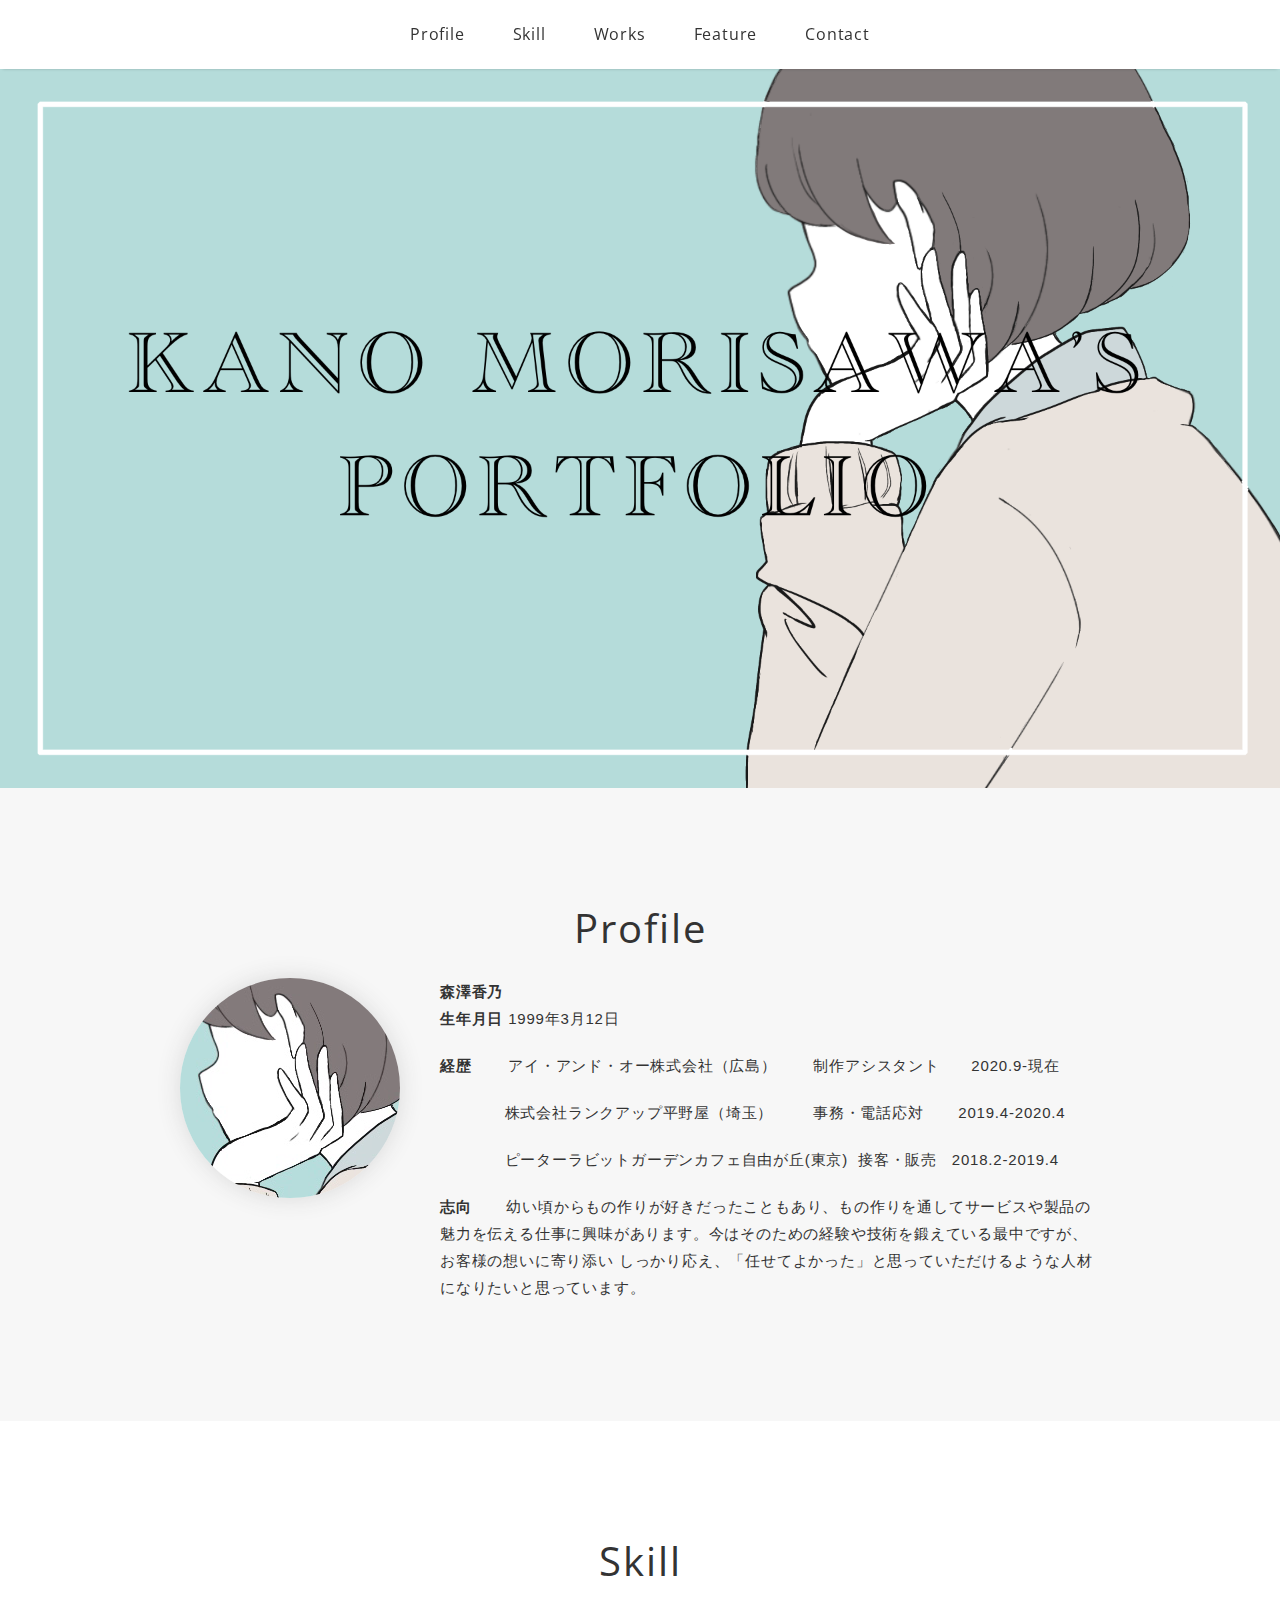
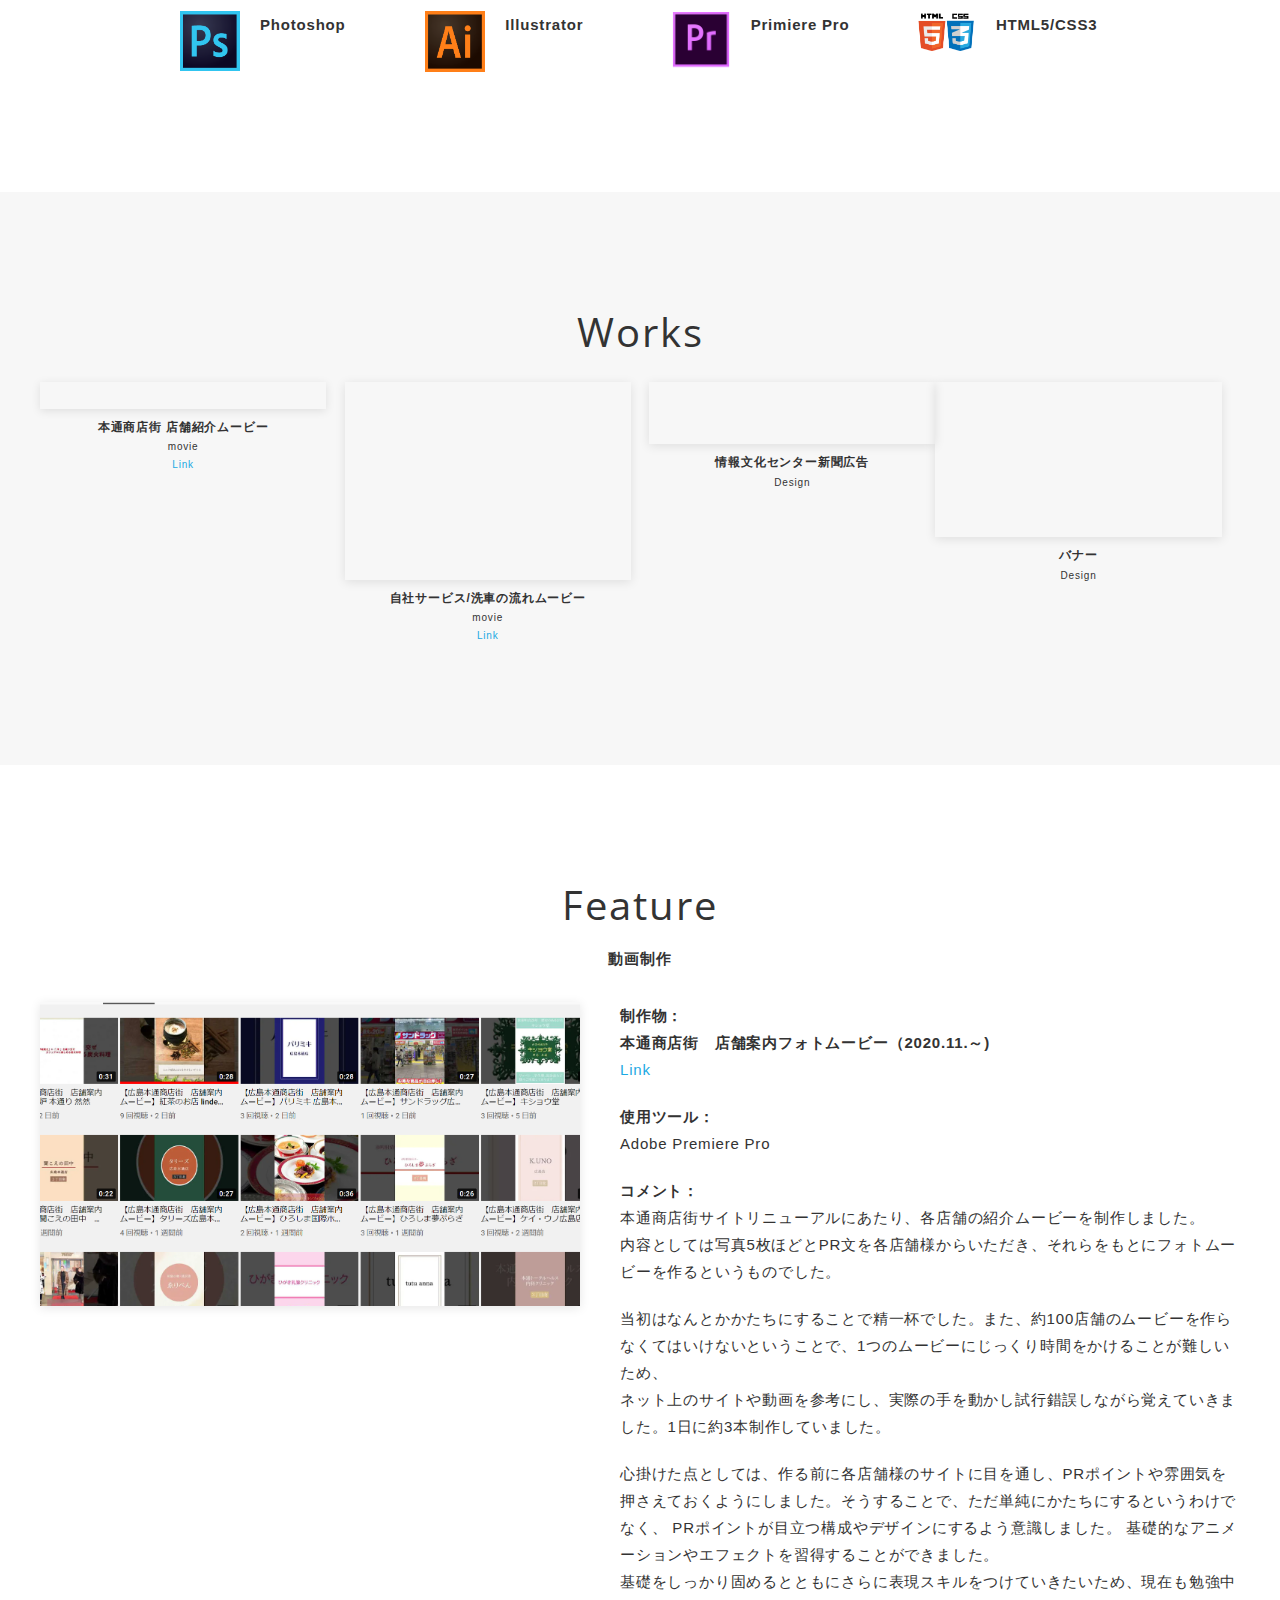
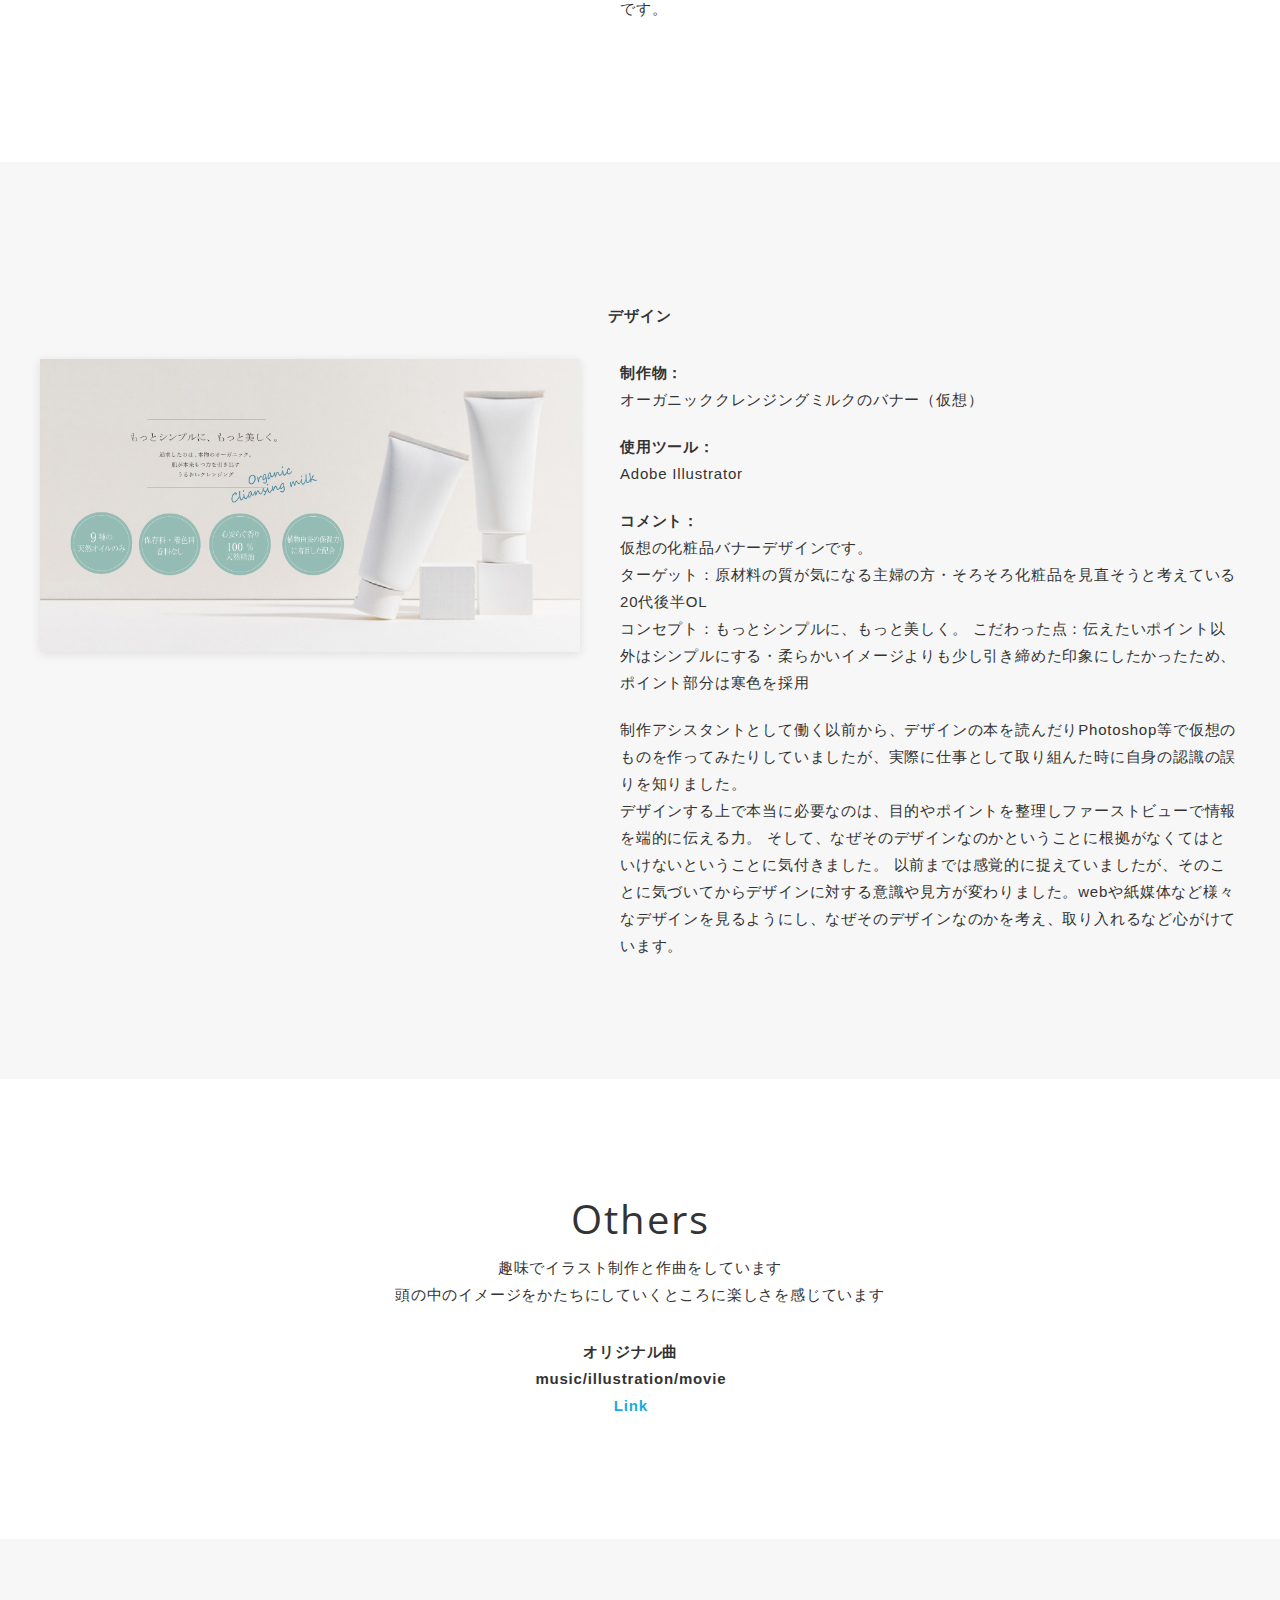
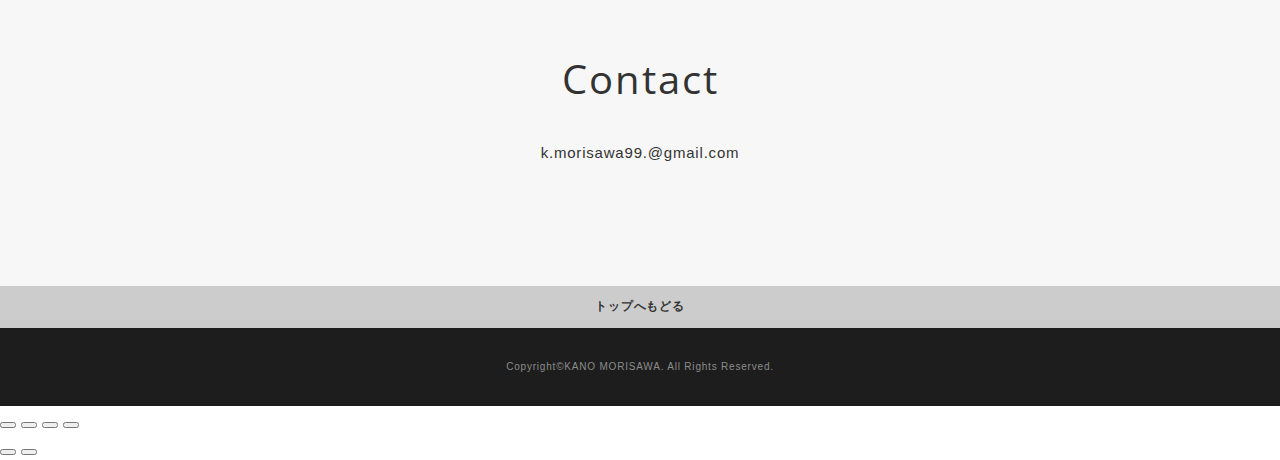
==== index.html @ 51efd166 "Update index.html" ====
<html>
<head>
  <meta charset="utf-8">
  <meta name="viewport" content="width=device-width,initial-scale=1.0,user-scalable=no">
  <meta property='og:type' content='website'>
  <meta property='og:title' content=''>
  <meta property='og:url' content='URLが入る'>
  <meta property="og:image" content="img/ogp.png">
  <meta name="description" content="KANO　MORISAWAのポートフォリオサイトです" />
  <title>KANO MORISAWA'S PORTFOLIO</title>
  <link href="https://fonts.googleapis.com/css?family=Open+Sans:700" rel="stylesheet">
  <link href="reset.css" media="all" rel="stylesheet" type="text/css" />
  <link href="css/photoswipe/photoswipe.css" media="all" rel="stylesheet" type="text/css" />
  <link href="css/photoswipe/default-skin/default-skin.css" media="all" rel="stylesheet" type="text/css" />
  <link href="main.css" media="all" rel="stylesheet" type="text/css" />
  <link rel="shortcut icon" href="img/favicon.ico" />
  <link rel=”canonical” href=”URLが入る” />
</head>

<body>
  <div class="wrapper">

    <!-- .gnav -->
    <nav class="gnav" class="fixed">
      <ul class="gnav-list">
        <li class="gnav-item"><a class="gnav-link" href="#about-section">Profile</a></li>
        <li class="gnav-item"><a class="gnav-link" href="#skill-section">Skill</a></li>
        <li class="gnav-item"><a class="gnav-link" href="#works-section">Works</a></li>
        <li class="gnav-item"><a class="gnav-link" href="#feature-section">Feature</a></li>
        <li class="gnav-item"><a class="gnav-link" href="#contact-section">Contact</a></li>
      </ul>
    </nav>
    <!-- /.gnav -->

    <!-- .header -->
    <header class="header">
 <img src="img/top.png"　height=" ">
    </header>
    <!-- /.header -->

    <main class="content">
      <!-- .about-section -->
      <section class="about-section section" id="about-section">
        <div class="inner">
          <div class="section-heading">
            <h2 class="heading-primary">Profile</h2>
          </div>
          <div class="section-lead">
            <p>
            </p>
          </div>
          <div class="section-body about">
            <div class="about-item">
              <div class="about-image-wrapper">
                <img class="about-image lazyload fadein" src="img/profile.png" alt="profile">
              </div>
              <div class="about-body">
                <h2>森澤香乃</h2>
                <p><b>生年月日</b> 1999年3月12日</p>
                <p><b>経歴</b>  　　アイ・アンド・オー株式会社（広島）   　　制作アシスタント　　2020.9-現在</p>
                <p>&nbsp;&nbsp;&nbsp;&nbsp;&nbsp;&nbsp;&nbsp;&nbsp;&nbsp;&nbsp;&nbsp;&nbsp;&nbsp;株式会社ランクアップ平野屋（埼玉） &nbsp;&nbsp;&nbsp;&nbsp;&nbsp;&nbsp;&nbsp;事務・電話応対 &nbsp;&nbsp;&nbsp;&nbsp;&nbsp; 2019.4-2020.4</p>
                <p>&nbsp;&nbsp;&nbsp;&nbsp;&nbsp;&nbsp;&nbsp;&nbsp;&nbsp;&nbsp;&nbsp;&nbsp;&nbsp;ピーターラビットガーデンカフェ自由が丘(東京)&nbsp;&nbsp;接客・販売&nbsp;&nbsp; 2018.2-2019.4</p>
                <p><b>志向</b>&nbsp;&nbsp;&nbsp;&nbsp;&nbsp;&nbsp;&nbsp;幼い頃からもの作りが好きだったこともあり、もの作りを通してサービスや製品の魅力を伝える仕事に興味があります。今はそのための経験や技術を鍛えている最中ですが、お客様の想いに寄り添い
                しっかり応え、「任せてよかった」と思っていただけるような人材になりたいと思っています。</p>
              </div>
            </div>
          </div>
        </div>
      </section>
      <!-- /.about-section -->

      <!-- .skill-section -->
      <section class="skill-section section" id="skill-section">
        <div class="inner">
          <div class="section-heading">
            <h2 class="heading-primary">Skill</h2>
          </div>
          <div class="section-lead">
          </div>
          <div class="section-body skill">
            <div class="skill-list">
              <div class="skill-item">
                <div class="skill-image-wrapper">
                  <img class="skill-image" src="img/photoshop.png" alt="">
                </div>
                <div class="skill-body">
                  <h3 class="skill-title">Photoshop</h3>
                  <div class="skill-rating rating">
                    
                  </div>
                </div>
              </div>
              <div class="skill-item">
                <div class="skill-image-wrapper">
                  <img class="skill-image" src="img/Illustrator.png" alt="">
                </div>
                <div class="skill-body">
                  <h3 class="skill-title">Illustrator</h3>
                  <div class="skill-rating rating">
                    </div>
                </div>
              </div>
              <div class="skill-item">
                <div class="skill-image-wrapper">
                  <img class="skill-image" src="img/Pr.png" alt="">
                </div>
                <div class="skill-body">
                  <h3 class="skill-title">Primiere Pro</h3>
                  <div class="skill-rating rating">
                  </div>
                </div>
              </div>
              <div class="skill-item">
                <div class="skill-image-wrapper">
                  <img class="skill-image" src="img/html5css3.png" alt="">
                </div>
                <div class="skill-body">
                  <h3 class="skill-title">HTML5/CSS3</h3>
                  <div class="skill-rating rating">
                  </div>
                </div>
              </div>
      
          </div>
        </div>
      </section>
      <!-- /.skill-section -->

       <!-- .works-section -->
      <section class="works-section section" id="works-section">
        <div class="inner">
          <div class="section-heading">
            <h2 class="heading-primary">Works</h2>
          </div>
          <div class="section-lead">
          </div>
          <div class="section-body works">
            <div class="works-list js-my-gallery">
              <figure class="works-item">
                <a href="img/works1.png" data-size="960x1020" class="works-image-wrapper works-link hover-action">
                  <img class="works-image lazyload fadein" src="https://github.com/morisawa25/portfolio/img/works1.png" 
                    alt="works1 " />
                </a>
                <figcaption class="works-body">
                  <div class="works-title">本通商店街 店舗紹介ムービー</div>
                  <div class="works-text">movie</div>
                  <div class="works-url"><a class="works-url-link" href="https://youtu.be/_JQKuMZcMyw" target="_blank">Link</a>
                  </div>
                </figcaption>
              </figure>
              <figure class="works-item">
                <a href="img/works2.png" data-size="960x720"
                  class="works-image-wrapper works-link hover-action">
                  <img class="works-image lazyload fadein" src="img/works2.png"
                     alt="works2" />
                </a>
                <figcaption class="works-body">
                  <div class="works-title">自社サービス/洗車の流れムービー</div>
                  <div class="works-text">movie</div>
                  <div class="works-url"><a class="works-url-link" href="https://youtu.be/ciIlvBueBEY" target="_blank">Link</a>
                  </div>
                </figcaption>
              </figure>
              <figure class="works-item">
                <a href="img/works3.png" data-size="960x720" class="works-image-wrapper works-link hover-action">
                  <img class="works-image lazyload fadein" src="img/works3.png" data-src="img/works3.png"
                    alt="works3" />
                </a>
                <figcaption class="works-body">
                  <div class="works-title">情報文化センター新聞広告</div>
                  <div class="works-text">Design</div>
                </figcaption>
              </figure>
              <figure class="works-item">
                <a href="img/works4.png" data-size="960x720" class="works-image-wrapper works-link hover-action">
                  <img class="works-image lazyload fadein" src="img/works4.png" data-src="img/works4.png"
                    alt="works4" />
                </a>
                <figcaption class="works-body">
                  <div class="works-title">バナー</div>
                  <div class="works-text">Design</div>
                </figcaption>
              </figure>
              
            </div>
          </div>
        </div>
      </section>
      <!-- /.works-section -->

      <!-- .feature-section 1-->
      <section class="feature-section section" id="feature-section">
        <div class="inner">
          <div class="section-heading">
            <h2 class="heading-primary">Feature</h2>
          </div>
          <div class="section-lead">
            <h3>
            動画制作</h3>
          </div>
          <div class="section-body feature">
            <div class="feature-item">
              <div class="feature-image-wrapper">
                <a href="https://www.youtube.com/channel/UC_TMoFmCN-m2LJ1Kts9kfTw/featured" target="_blank" class="hover-action"><img clas="feature-image"
                    src="img/feature.png" alt=""></a>
              </div>
              <div class="feature-body">
                <p>
                  <span class="text-bold">制作物：</span><br><b>本通商店街　店舗案内フォトムービー（2020.11.～)</b><br><a href="https://www.youtube.com/channel/UC_TMoFmCN-m2LJ1Kts9kfTw/featured" target="_blank">Link</a></p>
                <p><span class="text-bold">使用ツール：</span><br>Adobe Premiere Pro</p>
                <p><span
                    class="text-bold">コメント：</span><br>本通商店街サイトリニューアルにあたり、各店舗の紹介ムービーを制作しました。<br>内容としては写真5枚ほどとPR文を各店舗様からいただき、それらをもとにフォトムービーを作るというものでした。<p>当初はなんとかかたちにすることで精一杯でした。また、約100店舗のムービーを作らなくてはいけないということで、1つのムービーにじっくり時間をかけることが難しいため、<br>
                    ネット上のサイトや動画を参考にし、実際の手を動かし試行錯誤しながら覚えていきました。1日に約3本制作していました。</p>
                    <p>心掛けた点としては、作る前に各店舗様のサイトに目を通し、PRポイントや雰囲気を押さえておくようにしました。そうすることで、ただ単純にかたちにするというわけでなく、
                    PRポイントが目立つ構成やデザインにするよう意識しました。
                    基礎的なアニメーションやエフェクトを習得することができました。<br>
                    基礎をしっかり固めるとともにさらに表現スキルをつけていきたいため、現在も勉強中です。</p>
                </p>
              </div>
            </div>
          </div>
        </div>
      </section>
      <!-- /.feature-section 1-->
      
       <!-- .feature-section 2-->
      <section class="feature-section section" id="feature-section">
        <div class="inner">
          <div class="section-heading">
          </div>
          <div class="section-lead">
            <h3>デザイン</h3>
          </div>
          <div class="section-body feature">
            <div class="feature-item">
              <div class="feature-image-wrapper">
                <a href="img/works4.png" target="_blank" class="hover-action"><img clas="feature-image"
                    src="img/works4.png" alt=""></a>
              </div>
              <div class="feature-body">
                <p>
                  <span class="text-bold">制作物：</span><br>オーガニッククレンジングミルクのバナー（仮想）
                  <br><a href="#" target="_blank"></a></p>
                <p><span class="text-bold">使用ツール：</span><br>Adobe Illustrator</p>
                <p><span
                    class="text-bold">コメント：</span><br>仮想の化粧品バナーデザインです。<br>ターゲット：原材料の質が気になる主婦の方・そろそろ化粧品を見直そうと考えている20代後半OL<br>
                  コンセプト：もっとシンプルに、もっと美しく。
                  こだわった点：伝えたいポイント以外はシンプルにする・柔らかいイメージよりも少し引き締めた印象にしたかったため、ポイント部分は寒色を採用
    
                </p>
                <p>制作アシスタントとして働く以前から、デザインの本を読んだりPhotoshop等で仮想のものを作ってみたりしていましたが、実際に仕事として取り組んた時に自身の認識の誤りを知りました。<br>
                    デザインする上で本当に必要なのは、目的やポイントを整理しファーストビューで情報を端的に伝える力。
                    そして、なぜそのデザインなのかということに根拠がなくてはといけないということに気付きました。
                    以前までは感覚的に捉えていましたが、そのことに気づいてからデザインに対する意識や見方が変わりました。webや紙媒体など様々なデザインを見るようにし、なぜそのデザインなのかを考え、取り入れるなど心がけています。</p>
              </div>
            </div>
          </div>
        </div>
      </section>
      <!-- /.feature-section -->
      
      
      <!--others-section-->
      <section class="works-section section" id="works-section">
        <div class="inner">
          <div class="section-heading">
            <h2 class="heading-primary">Others</h2>
            <p>趣味でイラスト制作と作曲をしています<br>頭の中のイメージをかたちにしていくところに楽しさを感じています</p>
          </div>
          <div class="section-lead">
          </div>
          <div class="section-body works">
            <div class="works-list js-my-gallery">
              <figure class="works-item">
                <a href="img/works/company.jpg" data-size="960x720" class="works-image-wrapper works-link hover-action">
                  <img class="works-image lazyload fadein" src="" 
                    alt="" />
                </a>
                <figcaption class="works-body">
                  <h3>オリジナル曲</h3>
                  <h4>music/illustration/movie</h4>
                  <h4><a class="works-url-link" href="https://youtu.be/I6CjkwaHEDc" target="_blank">Link</a>
                  </h4>
                </figcaption>
              
            </div>
          </div>
        </div>
      </section>
      <!--/others-section-->
      
      <!-- .contact-section -->
      <section class="contact-section section" id="contact-section">
        <div class="inner">
          <div class="section-heading">
            <h2 class="heading-primary">Contact</h2>
          </div>
          <div class="section-lead">
          </div>
          <div class="section-body contact">
            <ul class="contact-list">
              <!--SNS
              <li class="contact-item">
                <a class="contact-link" href="https://twitter.com/" target="_blank"><img class="contact-image"
                    src="img/contact/icon_tw.png" alt=""></a>
              </li>
              <li class="contact-item">
                <a class="contact-link" href="https://www.facebook.com/" target="_blank"><img class="contact-image"
                    src="img/contact/icon_fb.png" alt=""></a>
              </li>
              SNS-->
            </ul>
            <div class="contact-text">k.morisawa99.@gmail.com</div>
          </div>
        </div>
      </section>
      <!-- /.contact-section -->

    </main>

    <!-- .footer -->
    <footer class="footer">
      <div class="page-top" id="js-page-top">
        トップへもどる
      </div>
      <div class="inner">
        <div class="copyright">Copyright&copy;KANO MORISAWA. All Rights Reserved.</div>
      </div>
    </footer>
    <!-- /.footer -->

  </div>

  <!-- 下記はPhotoswipeプラグイン用 -->
  <!-- Root element of PhotoSwipe. Must have class pswp. -->
  <div class="pswp" tabindex="-1" role="dialog" aria-hidden="true">

    <!-- Background of PhotoSwipe.
       It's a separate element as animating opacity is faster than rgba(). -->
    <div class="pswp__bg"></div>

    <!-- Slides wrapper with overflow:hidden. -->
    <div class="pswp__scroll-wrap">

      <!-- Container that holds slides.
          PhotoSwipe keeps only 3 of them in the DOM to save memory.
          Don't modify these 3 pswp__item elements, data is added later on. -->
      <div class="pswp__container">
        <div class="pswp__item"></div>
        <div class="pswp__item"></div>
        <div class="pswp__item"></div>
      </div>

      <!-- Default (PhotoSwipeUI_Default) interface on top of sliding area. Can be changed. -->
      <div class="pswp__ui pswp__ui--hidden">

        <div class="pswp__top-bar">

          <!--  Controls are self-explanatory. Order can be changed. -->

          <div class="pswp__counter"></div>

          <button class="pswp__button pswp__button--close" title="Close (Esc)"></button>

          <button class="pswp__button pswp__button--share" title="Share"></button>

          <button class="pswp__button pswp__button--fs" title="Toggle fullscreen"></button>

          <button class="pswp__button pswp__button--zoom" title="Zoom in/out"></button>

          <!-- Preloader demo https://codepen.io/dimsemenov/pen/yyBWoR -->
          <!-- element will get class pswp__preloader--active when preloader is running -->
          <div class="pswp__preloader">
            <div class="pswp__preloader__icn">
              <div class="pswp__preloader__cut">
                <div class="pswp__preloader__donut"></div>
              </div>
            </div>
          </div>
        </div>

        <div class="pswp__share-modal pswp__share-modal--hidden pswp__single-tap">
          <div class="pswp__share-tooltip"></div>
        </div>

        <button class="pswp__button pswp__button--arrow--left" title="Previous (arrow left)">
        </button>

        <button class="pswp__button pswp__button--arrow--right" title="Next (arrow right)">
        </button>

        <div class="pswp__caption">
          <div class="pswp__caption__center"></div>
        </div>

      </div>

    </div>

  </div>
  <script src="https://ajax.googleapis.com/ajax/libs/jquery/3.5.1/jquery.min.js"></script>
  <script type='text/javascript' src="js/photoswipe/photoswipe.min.js"></script>
  <script type='text/javascript' src="js/photoswipe/photoswipe-ui-default.js"></script>
  <script type='text/javascript' src="js/photoswipe/photoswipe-setup.js"></script>
  <script type='text/javascript' src="js/lazysizes/lazysizes.min.js"></script>
    <script type='text/javascript' src="script.js"></script>
</body>
</html>
---- main.css ----
*,
*:before,
*:after {
  box-sizing: border-box;
}

body {
  font-family: "ヒラギノ角ゴ Pro W3", "Hiragino Kaku Gothic Pro",
  "游ゴシック Medium", "Yu Gothic Medium", "游ゴシック体", YuGothic,
  "メイリオ", Meiryo, Osaka, "ＭＳ Ｐゴシック", "MS PGothic", sans-serif;
  font-size: 15px;
  line-height: 1.8;
  letter-spacing: .8px;
  word-break: break-all;
  color: #333;
}

a {
  text-decoration: none;
  color: #1ca9e3;
}

img {
  max-width: 100%;
  height: auto;
  vertical-align: middle;
  border-style: none;
}

ul,
li {
  list-style: none;
}

.pc-only {
  display: block;
}

.sp-only {
  display: none;
}

.hover-action {
  display: block;
  -webkit-transition: all .3s;
  transition: all .3s;
  -webkit-box-shadow: 0 2px 10px 0 rgba(0, 0, 0, .1);
  box-shadow: 0 2px 10px 0 rgba(0, 0, 0, .1);
}

.hover-action:hover {
  -webkit-transition: all .3s;
  transition: all .3s;
  -webkit-transform: translate(0, -4px);
  transform: translate(0, -4px);
  -webkit-box-shadow: 0 10px 20px 0 rgba(0, 0, 0, .12);
  box-shadow: 0 10px 20px 0 rgba(0, 0, 0, .12);
}

/*--------------------------------
 文字
---------------------------------*/
.heading-primary {
  font-family: "Open sans", sans-serif;
  font-size: 40px;
  font-weight: normal;
  line-height: 1;
  margin-bottom: 15px;
  letter-spacing: .05em;
}

.section-heading {
  margin-bottom: 20px;
  text-align: center;
}

.section-lead {
  margin-bottom: 30px;
  text-align: center;
}

.text-bold {
  font-weight: bold;
}

/*--------------------------------
 レイアウト
---------------------------------*/
.wrapper {
  padding-top: 68px;
}

.section {
  padding: 120px 0;
}

.section:nth-of-type(odd) {
  background-color: #f7f7f7;
}

.inner {
  max-width: 1380px;
  margin: 0 auto;
  padding: 0 40px;
}

/*--------------------------------
ヘッダー
---------------------------------*/
.header {
  display: flex;
  align-items: center;
  justify-content: center;
  
}

.logo {
  position: relative;
  margin-bottom: 30px;
  padding: 0 20px;
  text-align: center;
}

.logo-title {
  font-family: "Open sans", sans-serif;
  font-size: 64px;
  line-height: 1;
  letter-spacing: .2em;
}

.logo-subtitle {
  font-size: 20px;
  margin-top: 5px;
  text-align: center;
  letter-spacing: .2em;
}

/*--------------------------------
 グローバルナビ
---------------------------------*/
.gnav {
  position: fixed;
  top: 0;
  left: 0;
  z-index: 100;
  width: 100%;
  background-color: #fff;
  -webkit-box-shadow: 0 3px 3px -3px rgba(0, 0, 0, .2);
  -moz-box-shadow: 0 3px 3px -3px rgba(0, 0, 0, .2);
  box-shadow: 0 3px 3px -3px rgba(0, 0, 0, .2);
}

.gnav-list {
  display: flex;
  flex-wrap: wrap;
  justify-content: center;
}

.gnav-item {
  font-family: "Open sans", sans-serif;
  font-size: 16px;
  padding: 0 24px;
  letter-spacing: .05em;
}

.gnav-link {
  position: relative;
  display: inline-block;
  padding: 20px 0;
  -webkit-transition: .3s;
  transition: .3s;
  color: #333;
}

.gnav-link:hover {
  opacity: 1;
}

.gnav-link:after {
  position: absolute;
  bottom: 0;
  left: 50%;
  width: 0;
  height: 3px;
  content: "";
  transition: .3s;
  -webkit-transform: translateX(-50%);
  transform: translateX(-50%);
  background-color: #333;
}

.gnav-link:hover:after {
  width: 100%;
}

/* iOS対策 */
.ios .gnav-link:after,
.ios .gnav-link:hover:after {
  display: none;
}

/*--------------------------------
 Works
---------------------------------*/
.works-list {
  display: flex;
  flex-wrap: wrap;
  margin-bottom: -40px;
}

.works-item {
  flex: 40 40 ;
  margin-right: 1.52671%;
  margin-bottom: 40px;
}

.works-item:nth-of-type(3n) {
  margin-right: 0;
}

.works-body {
  text-align: center;
}

.works-title {
  font-size: 12px;
  font-weight: bold;
  margin-top: 8px;
}

.works-text {
  font-size: 10px;
}

.works-url {
  font-size: 10px;
}

.works-image.fadein {
  -webkit-transition: 1.5s;
  transition: 1.5s;
  opacity: 0;
}

.works-image.fadein.lazyloaded {
  opacity: 1;
}

/*--------------------------------
 Feature
---------------------------------*/
.feature-item {
  display: flex;
  flex-wrap: wrap;
}

.feature-image-wrapper {
  flex: 0 0 45%;
  margin-right: 40px;
}

.feature-body {
  flex: 1;
}

.feature-body p:not(:last-child) {
  margin-bottom: 20px;
}

/*--------------------------------
 About
---------------------------------*/
.about-section .inner {
  max-width: 1000px;
}

.about-item {
  display: flex;
  flex-wrap: wrap;
  justify-content: space-between;
}

.about-image-wrapper {
  flex: 0 0 220px;
  margin-right: 40px;
}

.about-image {
  border-radius: 50%;
  box-shadow: 0 0 25px 0 #d9d9d9;
}

.about-body {
  flex: 1;
}

.about-body p:not(:last-child) {
  margin-bottom: 20px;
}

/*--------------------------------
 Skill
---------------------------------*/
.skill-section .inner {
  max-width: 1000px;
}

.skill-list {
  display: flex;
  flex-wrap: wrap;
  justify-content: space-between;
  margin-bottom: -50px;
}

.skill-item {
  display: flex;
  flex: 0 0 20%;
  flex-wrap: wrap;
  justify-content: space-between;
  margin-bottom: 50px;
}

.skill-image-wrapper {
  flex: 0 0 60px;
  margin-right: 20px;
}

.skill-body {
  flex: 1;
}

.skill-body p:not(:last-child) {
  margin-bottom: 20px;
}

.skill-title {
  margin-bottom: 3px;
}

.rate {
  position: relative;
  font-size: 16px;
  display: inline-block;
  width: 100%;
  height: 20px;
  letter-spacing: .3em;
}

.rate:before,
.rate:after {
  position: absolute;
  top: 0;
  left: 0;
  line-height: 20px;
  display: inline-block;
  height: 20px;
  content: "★★★★★";
}

.rate:before {
  color: #ddd;
}

.rate:after {
  overflow: hidden;
  white-space: nowrap;
  color: #f181b4;
}

.rate1:after {
  width: 20px;
}

.rate2:after {
  width: 40px;
}

.rate3:after {
  width: 60px;
}

.rate4:after {
  width: 80px;
}

.rate5:after {
  width: 100px;
}

/*--------------------------------
 Contact
---------------------------------*/
.contact-list {
  display: flex;
  align-items: flex-end;
  flex-wrap: wrap;
  justify-content: center;
}

.contact-item {
  width: 50px;
  margin: 0 20px;
  text-align: center;
}

.contact-text {
  margin-top: 10px;
  text-align: center;
}

/*--------------------------------
 フッター
---------------------------------*/
.footer {
  background-color: #1d1d1d;
}

.footer .inner {
  padding: 30px;
}

.copyright {
  font-size: 10px;
  text-align: center;
  color: #8c8c8c;
}

.page-top {
  font-size: 12px;
  font-weight: bold;
  display: block;
  padding: 10px;
  cursor: pointer;
  text-align: center;
  background-color: #ccc;
}

/*media Queries 767
----------------------------------------------------*/
@media screen and (max-width: 767px) {
  body {
    font-size: 13px;
    line-height: 1.7;
  }

  .pc-only {
    display: none;
  }

  .sp-only {
    display: block;
  }

  .hover-action {
    -webkit-transition: none;
    transition: none;
  }

  .hover-action:hover {
    -webkit-transition: none;
    transition: none;
    -webkit-transform: none;
    transform: none;
  }

  /* 文字 */
  .section-heading {
    margin-bottom: 20px;
  }

  .heading-primary {
    font-size: 22px;
  }

  /* レイアウト */
  .wrapper {
    padding-top: 82px;
  }

  .section {
    padding: 60px 0;
  }

  .section .inner {
    padding: 0 15px;
  }

  /* ヘッダー */
  .header {
    height: 70vh;
  }

  .logo-title {
    font-size: 28px;
    letter-spacing: .16em;
  }

  .logo-subtitle {
    font-size: 14px;
  }

  /* グローバルナビ */
  .gnav {
    padding: 15px 0;
  }

  .gnav-item {
    font-size: 13px;
    padding: 2px 15px;
  }

  .gnav-link {
    padding: 0;
  }

  .gnav-link:hover {
    opacity: 1;
  }

  .gnav-link:after {
    display: none;
  }

  /* Works */
  .works-body {
    text-align: left;
  }

  .works-title {
    font-size: 10px;
  }

  .works-list {
    justify-content: space-between;
  }

  .works-item {
    flex: 0 0 48%;
    margin-right: 0;
    margin-bottom: 30px;
  }

  /* Feature */
  .feature-item {
    display: block;
  }

  .feature-image-wrapper {
    max-width: 100%;
    margin-right: 0;
    margin-bottom: 20px;
  }

  /* About */
  .about-item {
    display: block;
  }

  .about-image-wrapper {
    width: 100px;
    max-width: 100%;
    margin: 0 auto 20px;
  }

  /* Skill */
  .skill-list {
    display: block;
    margin-bottom: 0;
  }

  .skill-item {
    max-width: 100%;
    margin-bottom: 35px;
  }

  .skill-item:last-child {
    margin-bottom: 0;
  }

  .skill-image-wrapper {
    flex: 0 0 75px;
    margin-right: 15px;
  }

  .rate {
    font-size: 15px;
    height: 15px;
  }

  .rate:before,
  .rate:after {
    line-height: 15px;
    height: 15px;
  }

  .rate1:after {
    width: 15px;
  }

  .rate2:after {
    width: 35px;
  }

  .rate3:after {
    width: 55px;
  }

  .rate4:after {
    width: 75px;
  }

  .rate5:after {
    width: 95px;
  }

  /* Contact */
  .contact-item {
    width: 40px;
    margin: 0 10px;
  }

  /* フッター */
  .footer .inner {
    padding: 20px 0;
  }
}
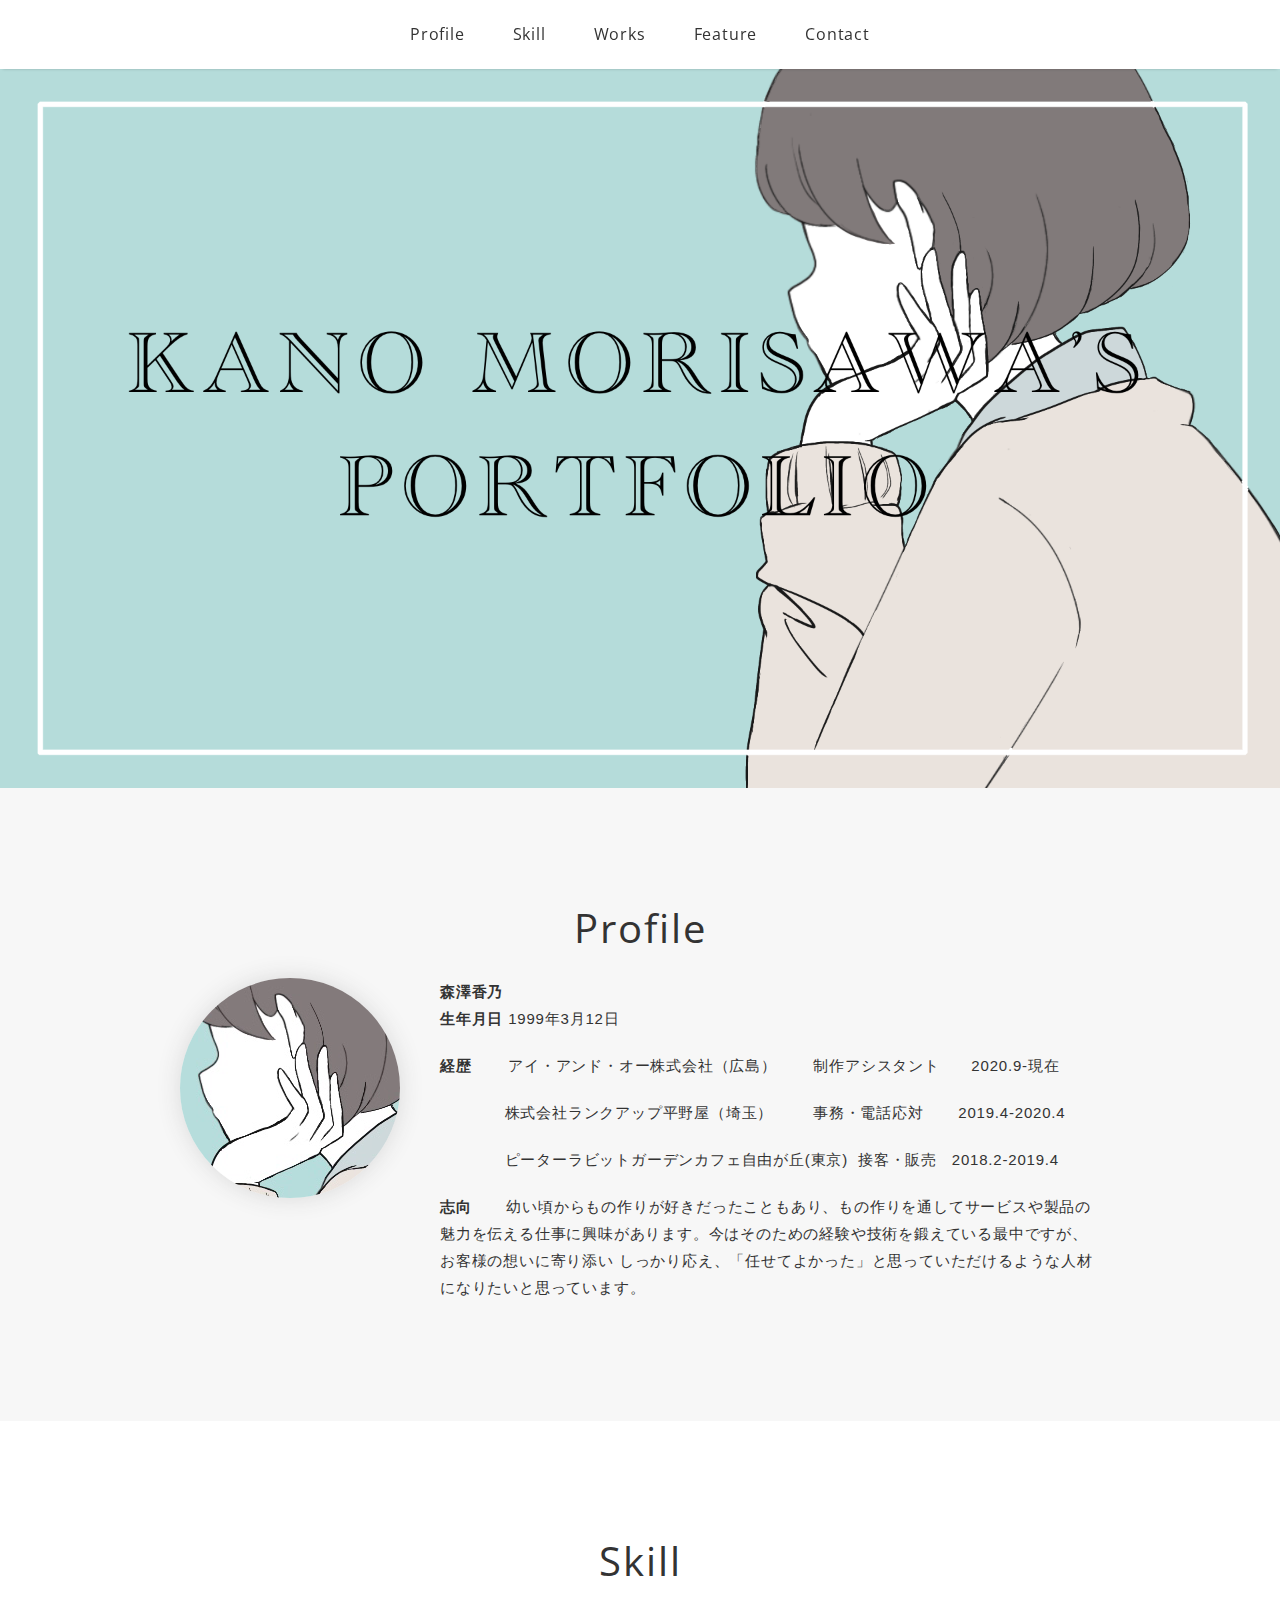
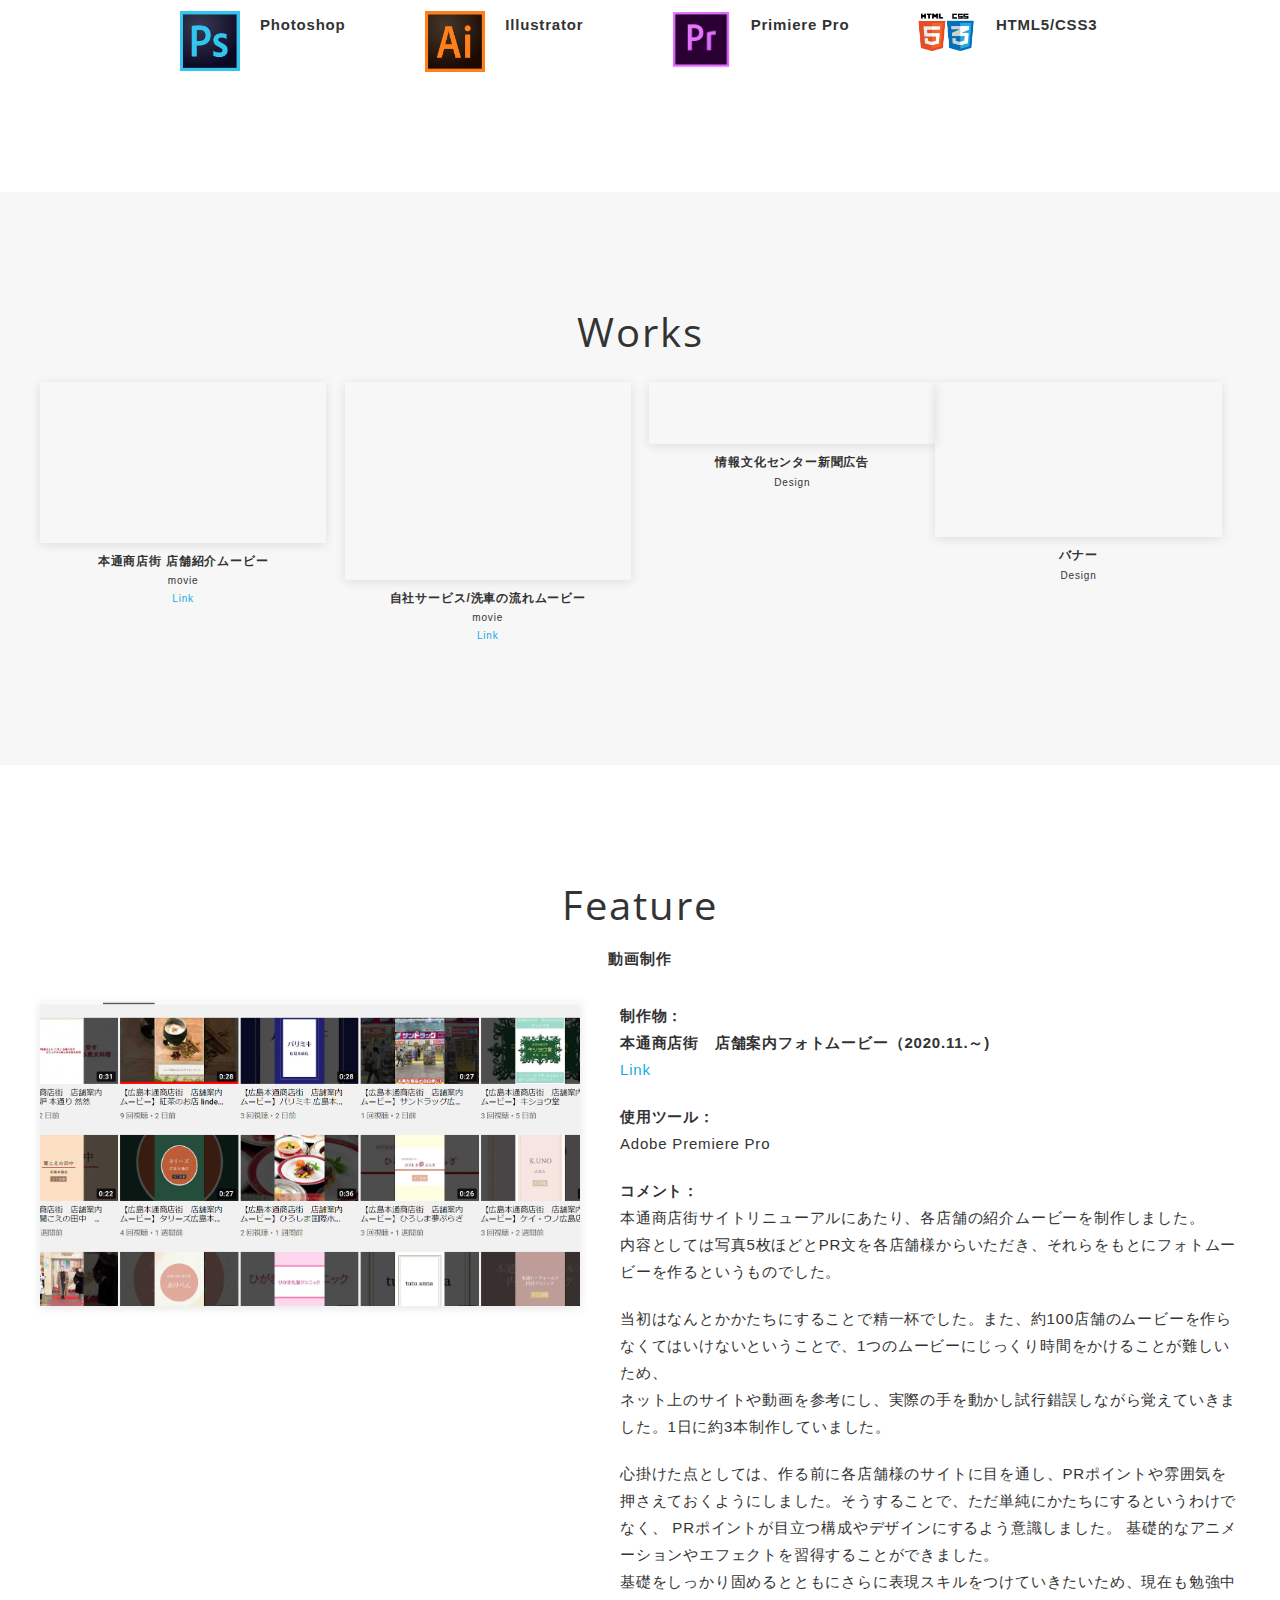
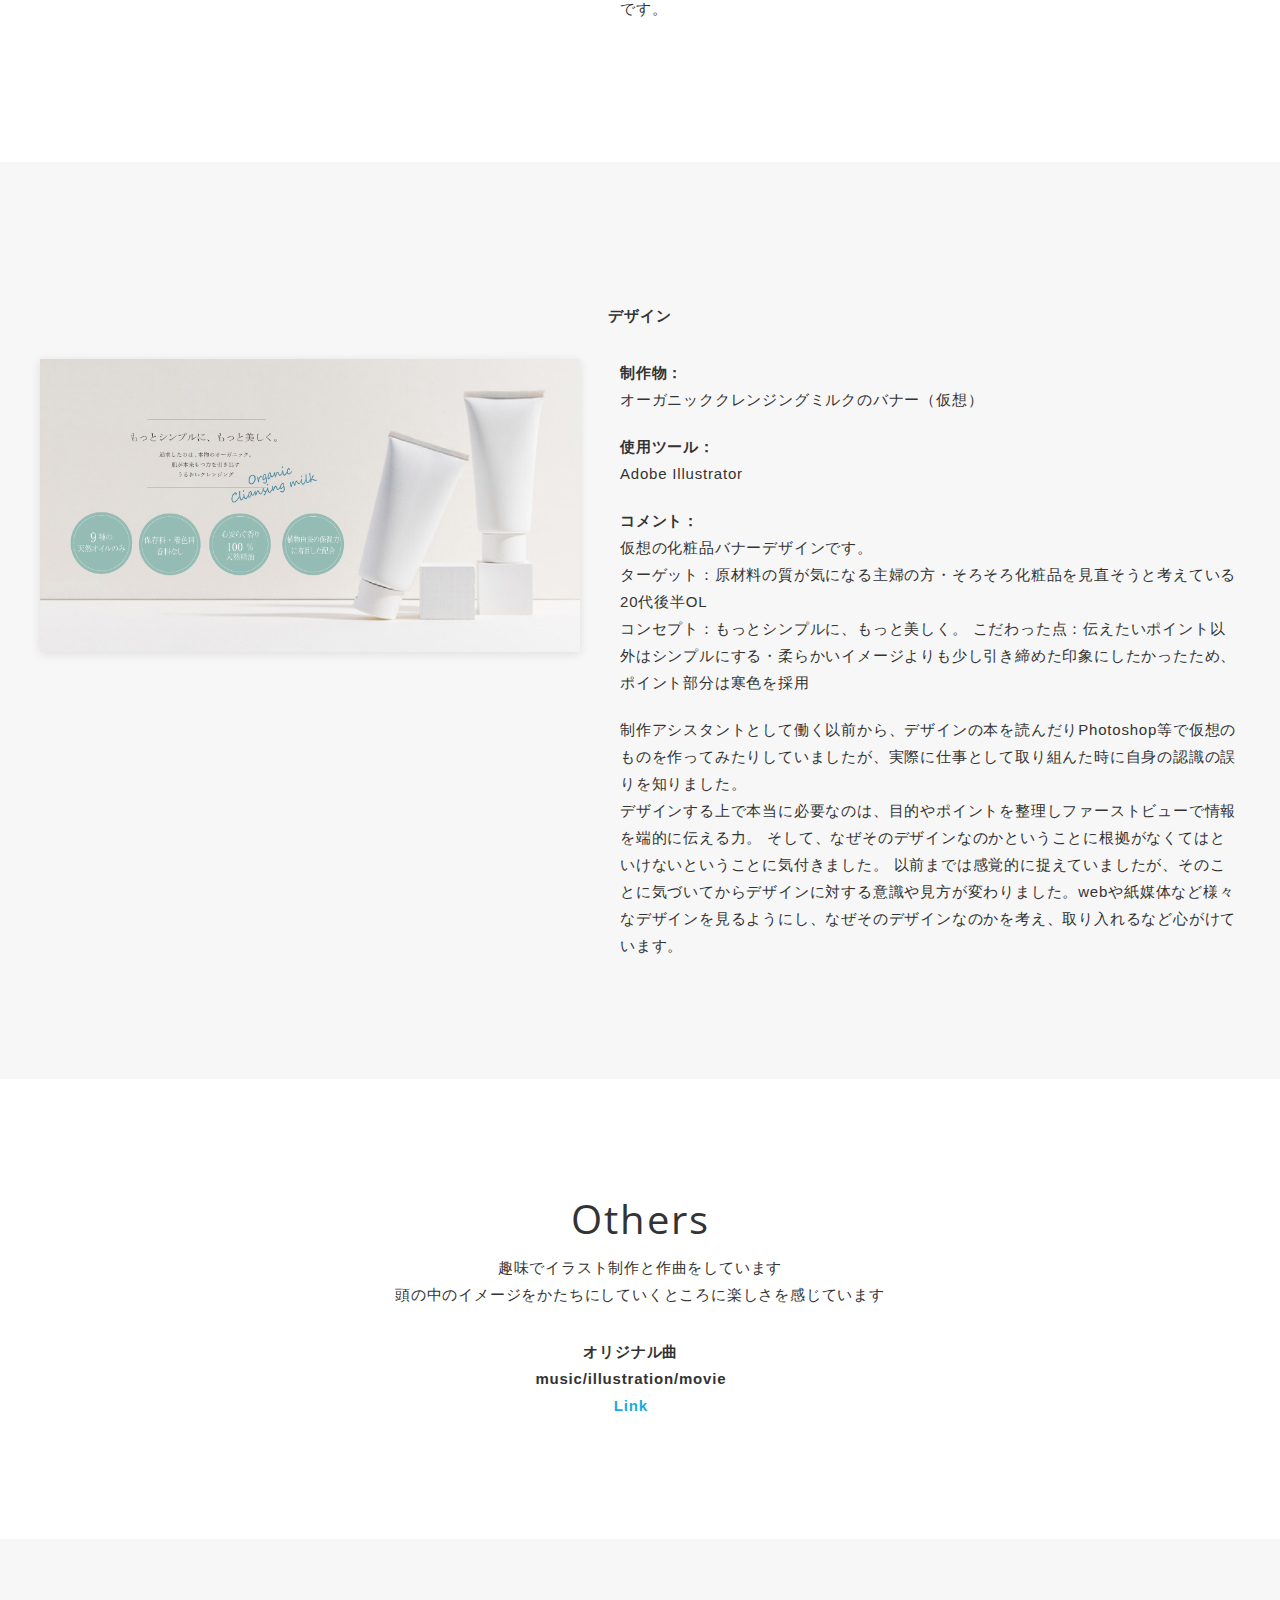
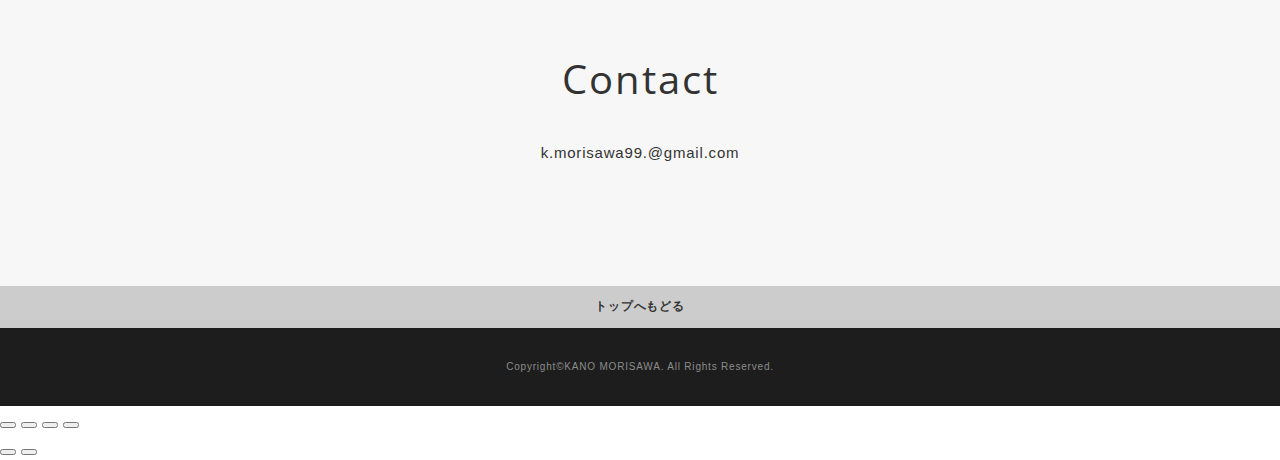
==== commit 6d4d2288: "Update index.html" ====
--- a/index.html
+++ b/index.html
@@ -138,13 +138,13 @@
             <div class="works-list js-my-gallery">
               <figure class="works-item">
                 <a href="img/works1.png" data-size="960x1020" class="works-image-wrapper works-link hover-action">
-                  <img class="works-image lazyload fadein" src="https://github.com/morisawa25/portfolio/img/works1.png" 
+                  <img class="works-image lazyload fadein" src="img/works1.png" 
                     alt="works1 " />
                 </a>
                 <figcaption class="works-body">
                   <div class="works-title">本通商店街 店舗紹介ムービー</div>
                   <div class="works-text">movie</div>
-                  <div class="works-url"><a class="works-url-link" href="https://youtu.be/_JQKuMZcMyw" target="_blank">Link</a>
+                  <div class="works-url"><a class="works-url-link" href="https://youtu.be/hfc2tlN41Lw" target="_blank">Link</a>
                   </div>
                 </figcaption>
               </figure>
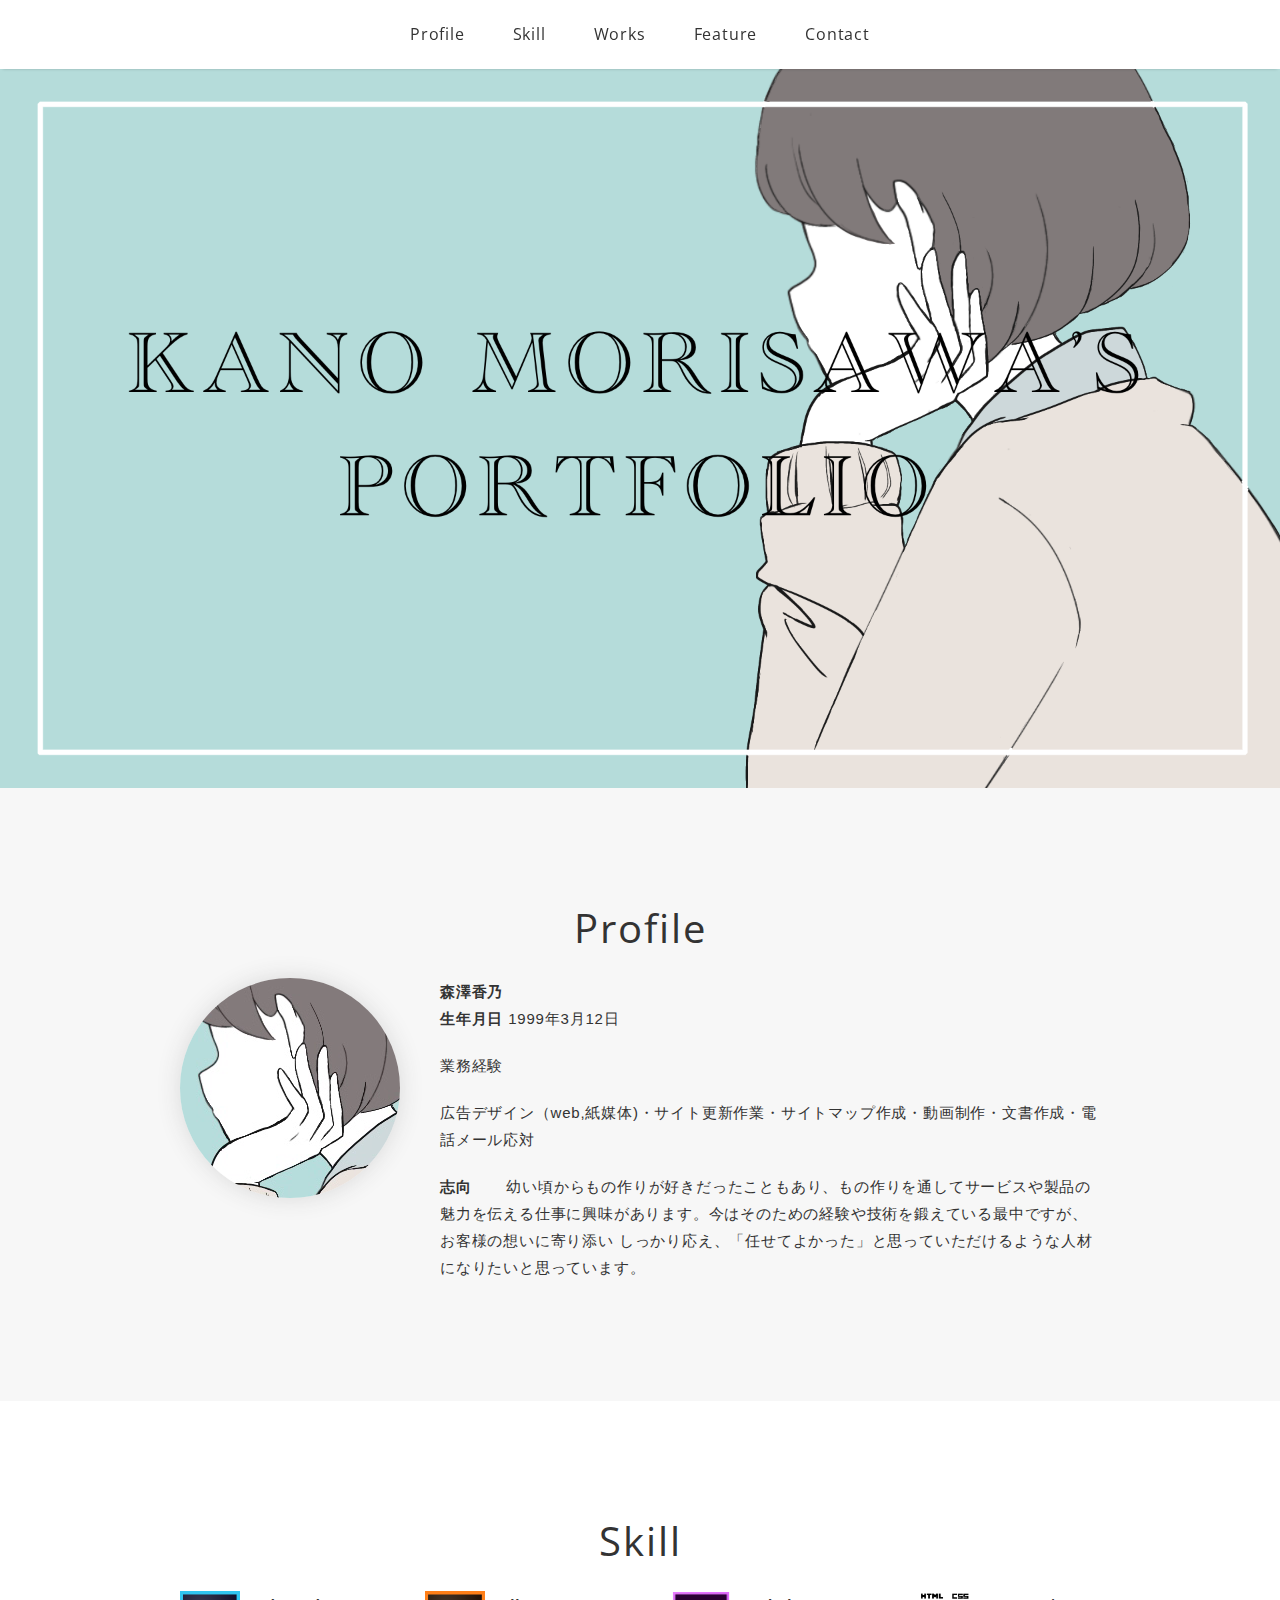
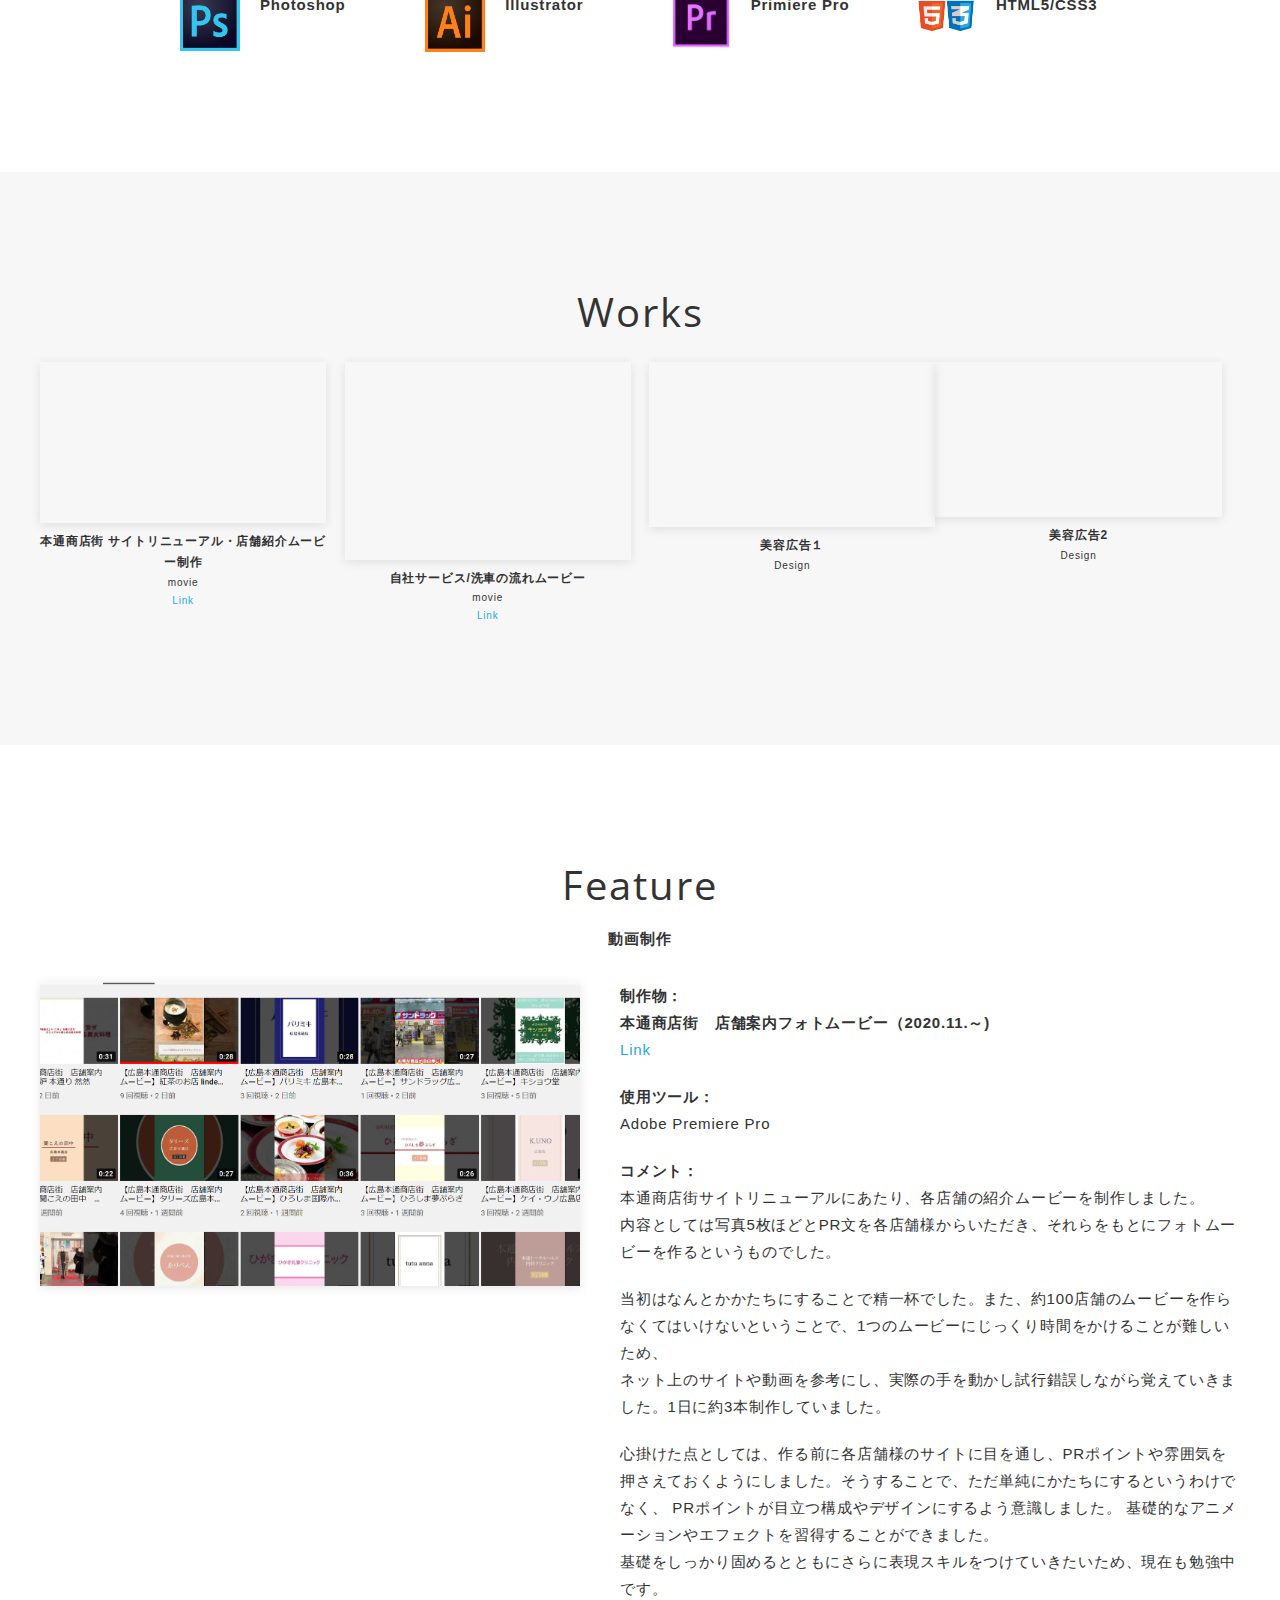
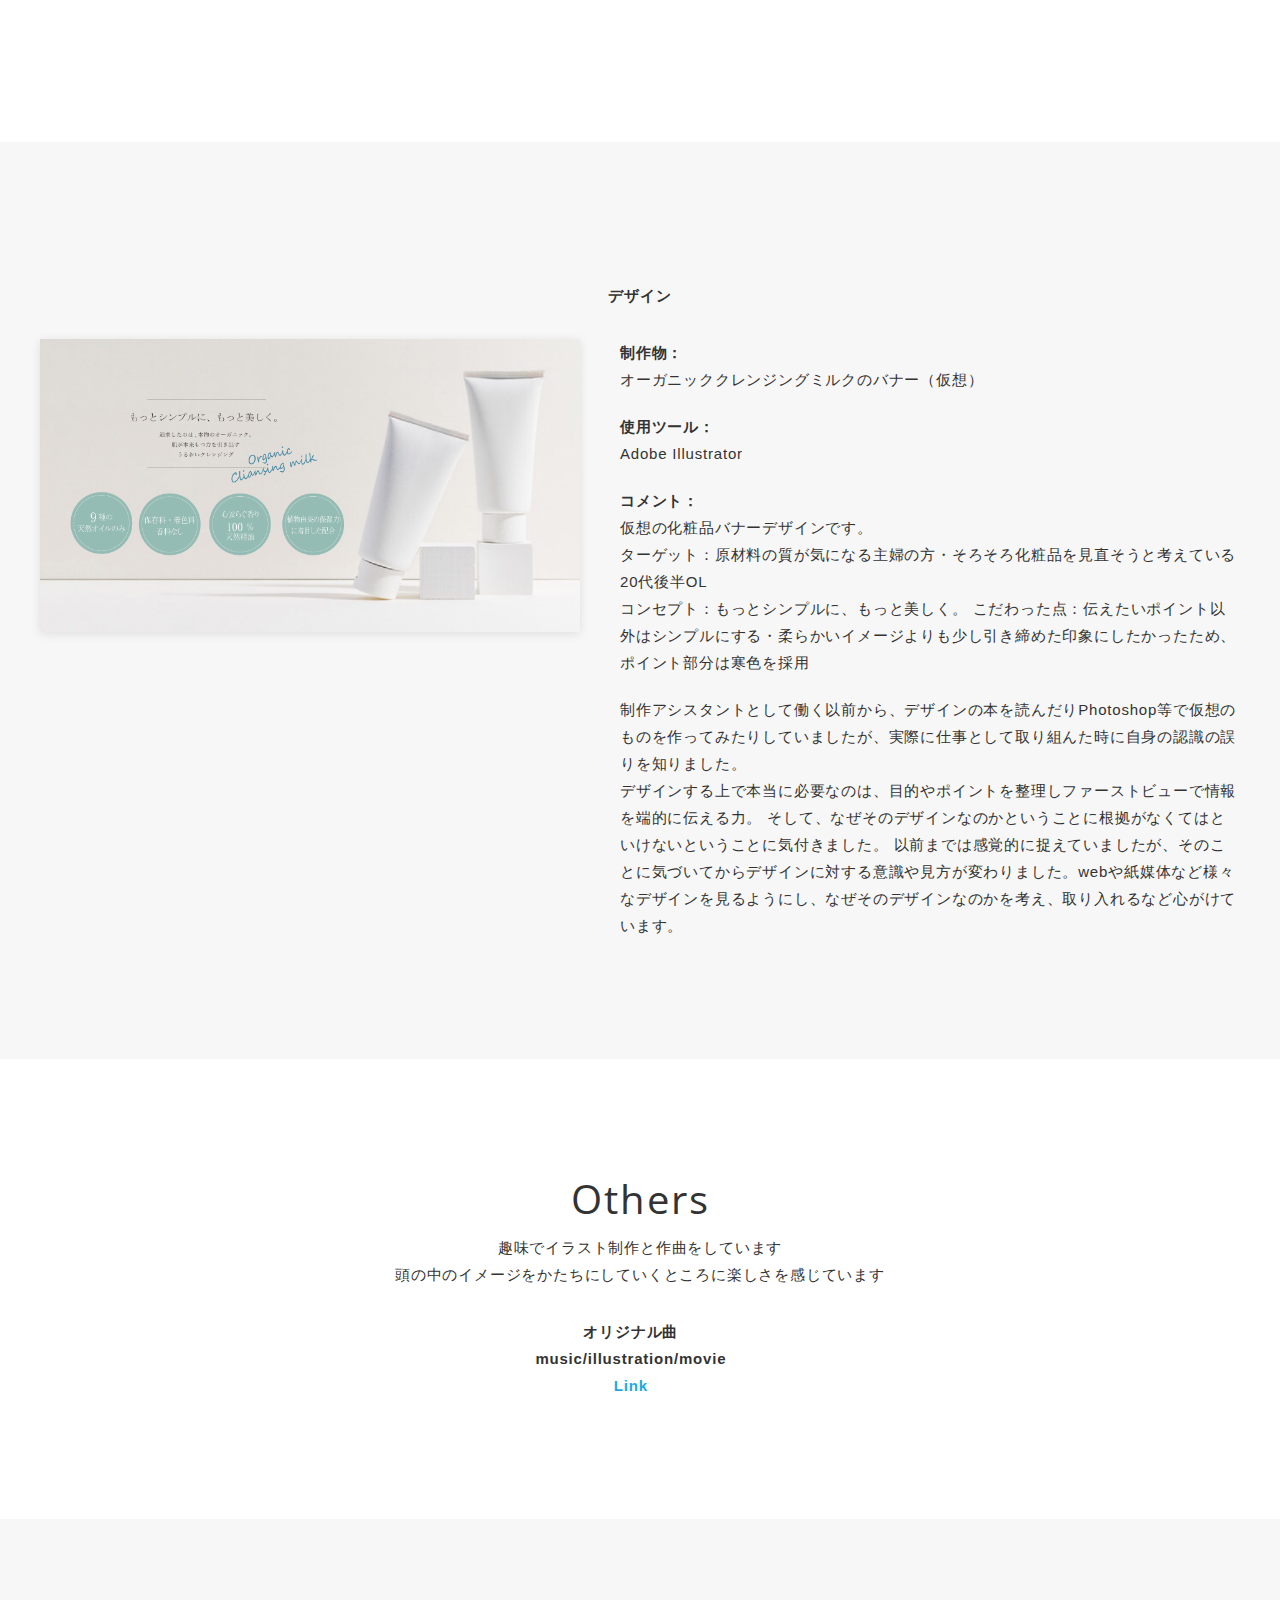
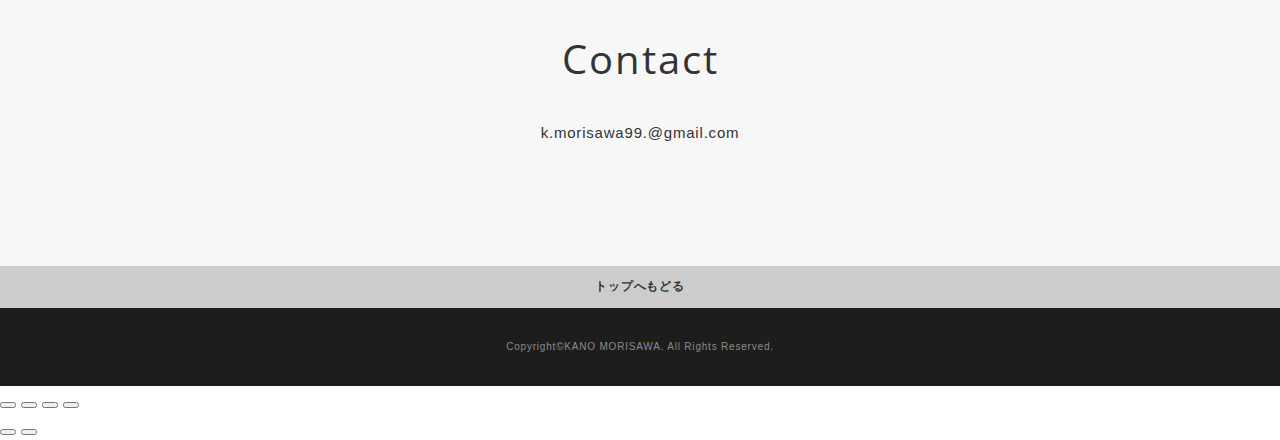
==== commit db4755fb: "Update index.html" ====
--- a/index.html
+++ b/index.html
@@ -57,9 +57,9 @@
               <div class="about-body">
                 <h2>森澤香乃</h2>
                 <p><b>生年月日</b> 1999年3月12日</p>
-                <p><b>経歴</b>  　　アイ・アンド・オー株式会社（広島）   　　制作アシスタント　　2020.9-現在</p>
-                <p>&nbsp;&nbsp;&nbsp;&nbsp;&nbsp;&nbsp;&nbsp;&nbsp;&nbsp;&nbsp;&nbsp;&nbsp;&nbsp;株式会社ランクアップ平野屋（埼玉） &nbsp;&nbsp;&nbsp;&nbsp;&nbsp;&nbsp;&nbsp;事務・電話応対 &nbsp;&nbsp;&nbsp;&nbsp;&nbsp; 2019.4-2020.4</p>
-                <p>&nbsp;&nbsp;&nbsp;&nbsp;&nbsp;&nbsp;&nbsp;&nbsp;&nbsp;&nbsp;&nbsp;&nbsp;&nbsp;ピーターラビットガーデンカフェ自由が丘(東京)&nbsp;&nbsp;接客・販売&nbsp;&nbsp; 2018.2-2019.4</p>
+                <p>業務経験</p>
+                <p>広告デザイン（web,紙媒体)・サイト更新作業・サイトマップ作成・動画制作・文書作成・電話メール応対</p>
+               
                 <p><b>志向</b>&nbsp;&nbsp;&nbsp;&nbsp;&nbsp;&nbsp;&nbsp;幼い頃からもの作りが好きだったこともあり、もの作りを通してサービスや製品の魅力を伝える仕事に興味があります。今はそのための経験や技術を鍛えている最中ですが、お客様の想いに寄り添い
                 しっかり応え、「任せてよかった」と思っていただけるような人材になりたいと思っています。</p>
               </div>
@@ -142,9 +142,9 @@
                     alt="works1 " />
                 </a>
                 <figcaption class="works-body">
-                  <div class="works-title">本通商店街 店舗紹介ムービー</div>
+                  <div class="works-title">本通商店街 サイトリニューアル・店舗紹介ムービー制作</div>
                   <div class="works-text">movie</div>
-                  <div class="works-url"><a class="works-url-link" href="https://youtu.be/hfc2tlN41Lw" target="_blank">Link</a>
+                  <div class="works-url"><a class="works-url-link" href="https://youtu.be/_JQKuMZcMyw" target="_blank">Link</a>
                   </div>
                 </figcaption>
               </figure>
@@ -157,17 +157,17 @@
                 <figcaption class="works-body">
                   <div class="works-title">自社サービス/洗車の流れムービー</div>
                   <div class="works-text">movie</div>
-                  <div class="works-url"><a class="works-url-link" href="https://youtu.be/ciIlvBueBEY" target="_blank">Link</a>
+                  <div class="works-url"><a class="works-url-link" href="https://youtu.be/hfc2tlN41Lw" target="_blank">Link</a>
                   </div>
                 </figcaption>
               </figure>
               <figure class="works-item">
                 <a href="img/works3.png" data-size="960x720" class="works-image-wrapper works-link hover-action">
-                  <img class="works-image lazyload fadein" src="img/works3.png" data-src="img/works3.png"
+                  <img class="works-image lazyload fadein" src="img/beauty.png" data-src="img/beauty.png"
                     alt="works3" />
                 </a>
                 <figcaption class="works-body">
-                  <div class="works-title">情報文化センター新聞広告</div>
+                  <div class="works-title">美容広告１</div>
                   <div class="works-text">Design</div>
                 </figcaption>
               </figure>
@@ -177,7 +177,8 @@
                     alt="works4" />
                 </a>
                 <figcaption class="works-body">
-                  <div class="works-title">バナー</div>
+                  <div class="works-title">美容広告2
+                  </div>
                   <div class="works-text">Design</div>
                 </figcaption>
               </figure>
